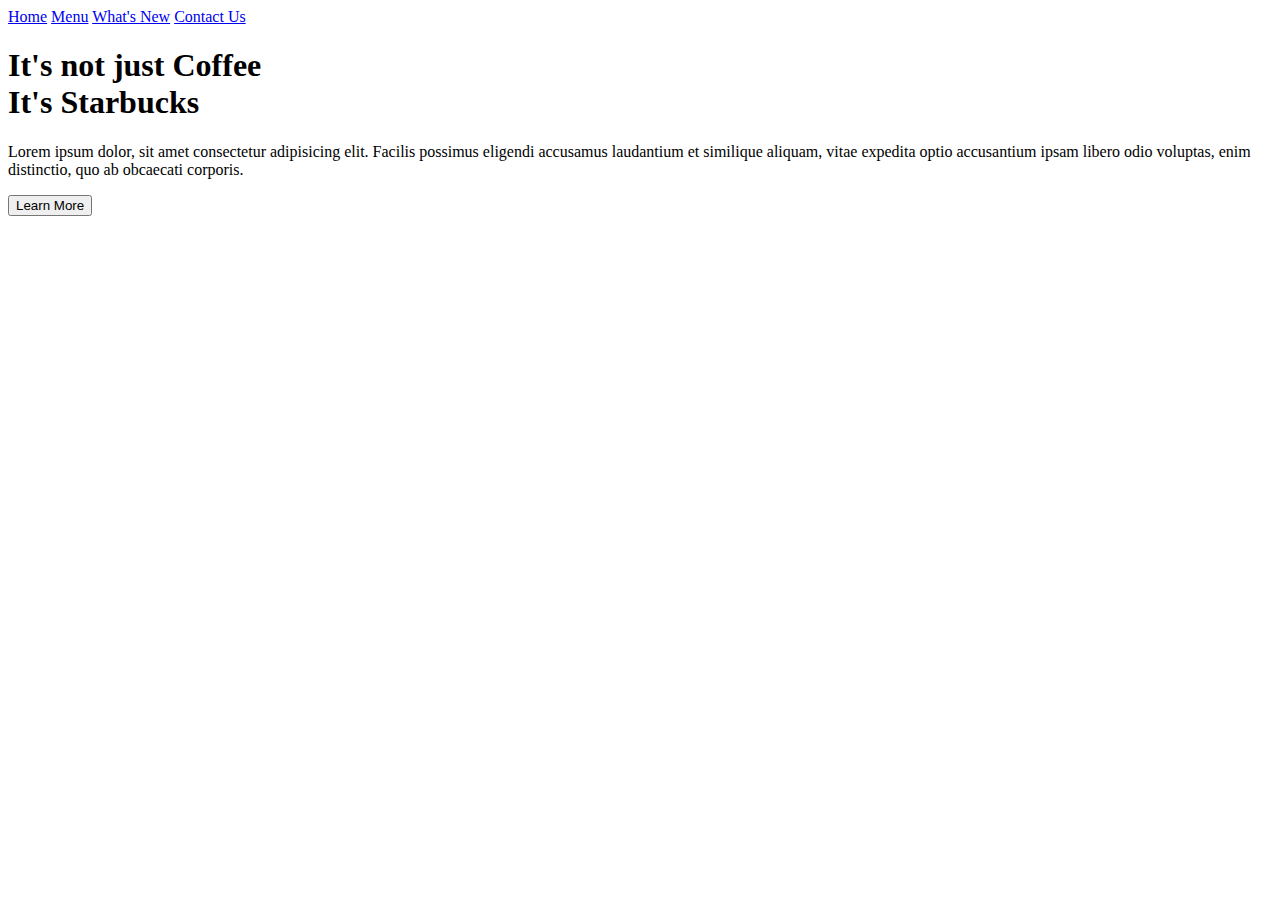
==== Starbucks/index.html @ aaa45beb "upload dos arquivos de imagem" ====
<!DOCTYPE html>
<html lang="en">
<head>
  <meta charset="UTF-8">
  <meta http-equiv="X-UA-Compatible" content="IE=edge">
  <meta name="viewport" content="width=device-width, initial-scale=1.0">
  <link rel="stylesheet" href="style.css">
  <title>Starbucks</title>
</head>
<body>
    <nav>
    <a href="#">Home</a>
    <a href="#">Menu</a>
    <a href="#">What's New</a>
    <a href="#">Contact Us</a>
    </nav>
  <main>
    <h1>It's not just Coffee
      <br>
      It's Starbucks
    </h1>
    <p>Lorem ipsum dolor, sit amet consectetur adipisicing elit. Facilis possimus eligendi accusamus laudantium et similique aliquam, vitae expedita optio accusantium ipsam libero odio voluptas, enim distinctio, quo ab obcaecati corporis.</p>
    <input type="button" value="Learn More">
  </main>
  <footer>

  </footer>
</body>
</html>
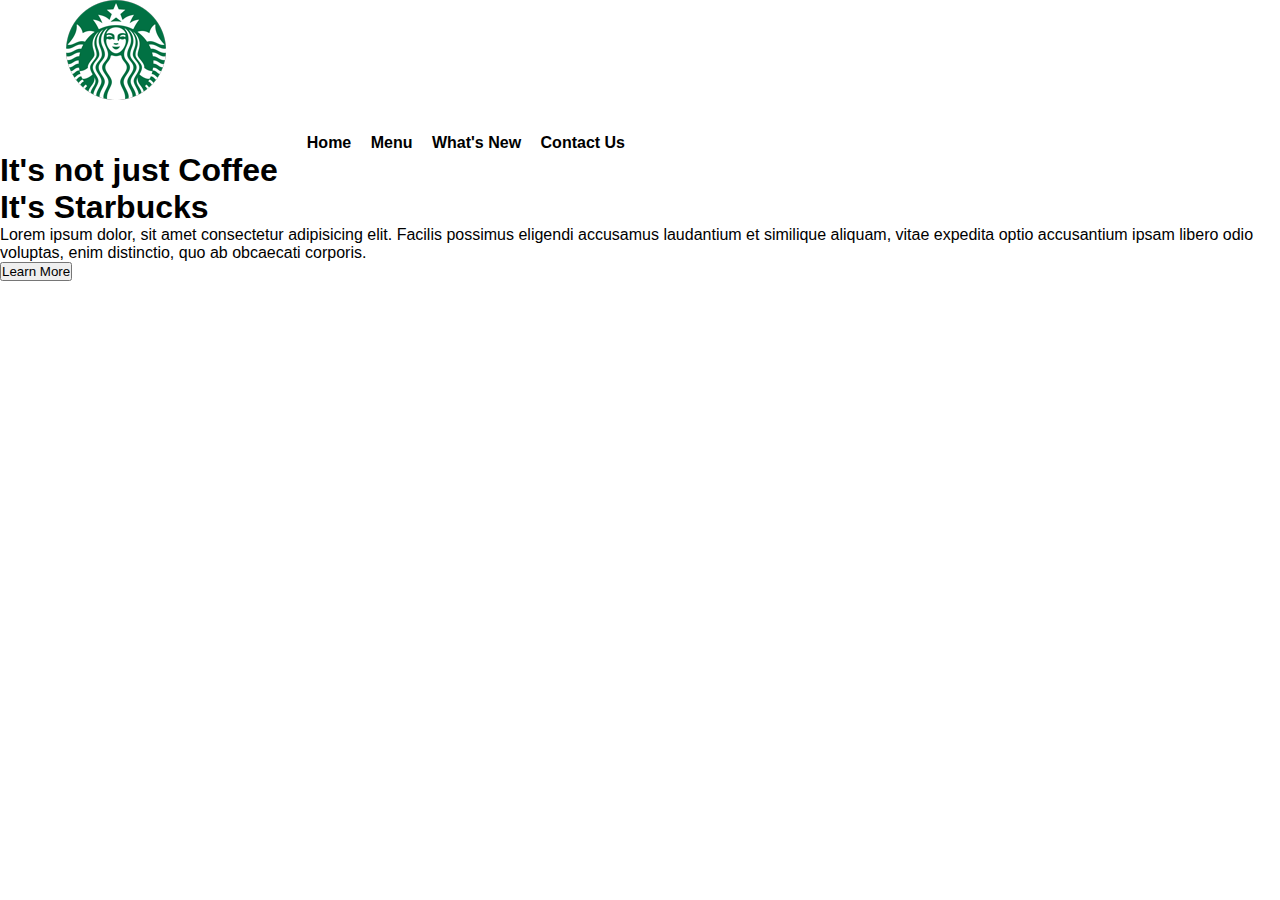
==== commit 4ee946b5: "ajustes de layout" ====
--- a/Starbucks/index.html
+++ b/Starbucks/index.html
@@ -8,7 +8,12 @@
   <title>Starbucks</title>
 </head>
 <body>
-    <nav>
+  <header>
+    <div class="center">
+      <div class="logo"><img src="assets/logo.png" alt="Starbucks Logo"></div>
+    </div>
+  </header>
+    <nav class="nav">
     <a href="#">Home</a>
     <a href="#">Menu</a>
     <a href="#">What's New</a>
--- a/Starbucks/style.css
+++ b/Starbucks/style.css
@@ -0,0 +1,32 @@
+/*RESET CSS */
+*{
+  padding: 0px;
+  margin: 0px;
+  box-sizing: border-box;
+  font-family: Verdana, Geneva, Tahoma, sans-serif;
+}
+
+.center{
+  display: flex;
+  flex-wrap: wrap;
+  max-width: 1200px;
+  margin: 0 auto;
+  padding: 0 2%;
+}
+
+.logo{
+  width: 50%;
+}
+
+.nav{
+  padding-top: 30px;
+  width: 50%;
+  text-align: right;
+}
+
+.nav a{
+  color: black;
+  text-decoration: none;
+  margin-right: 15px;
+  font-weight: bold;
+}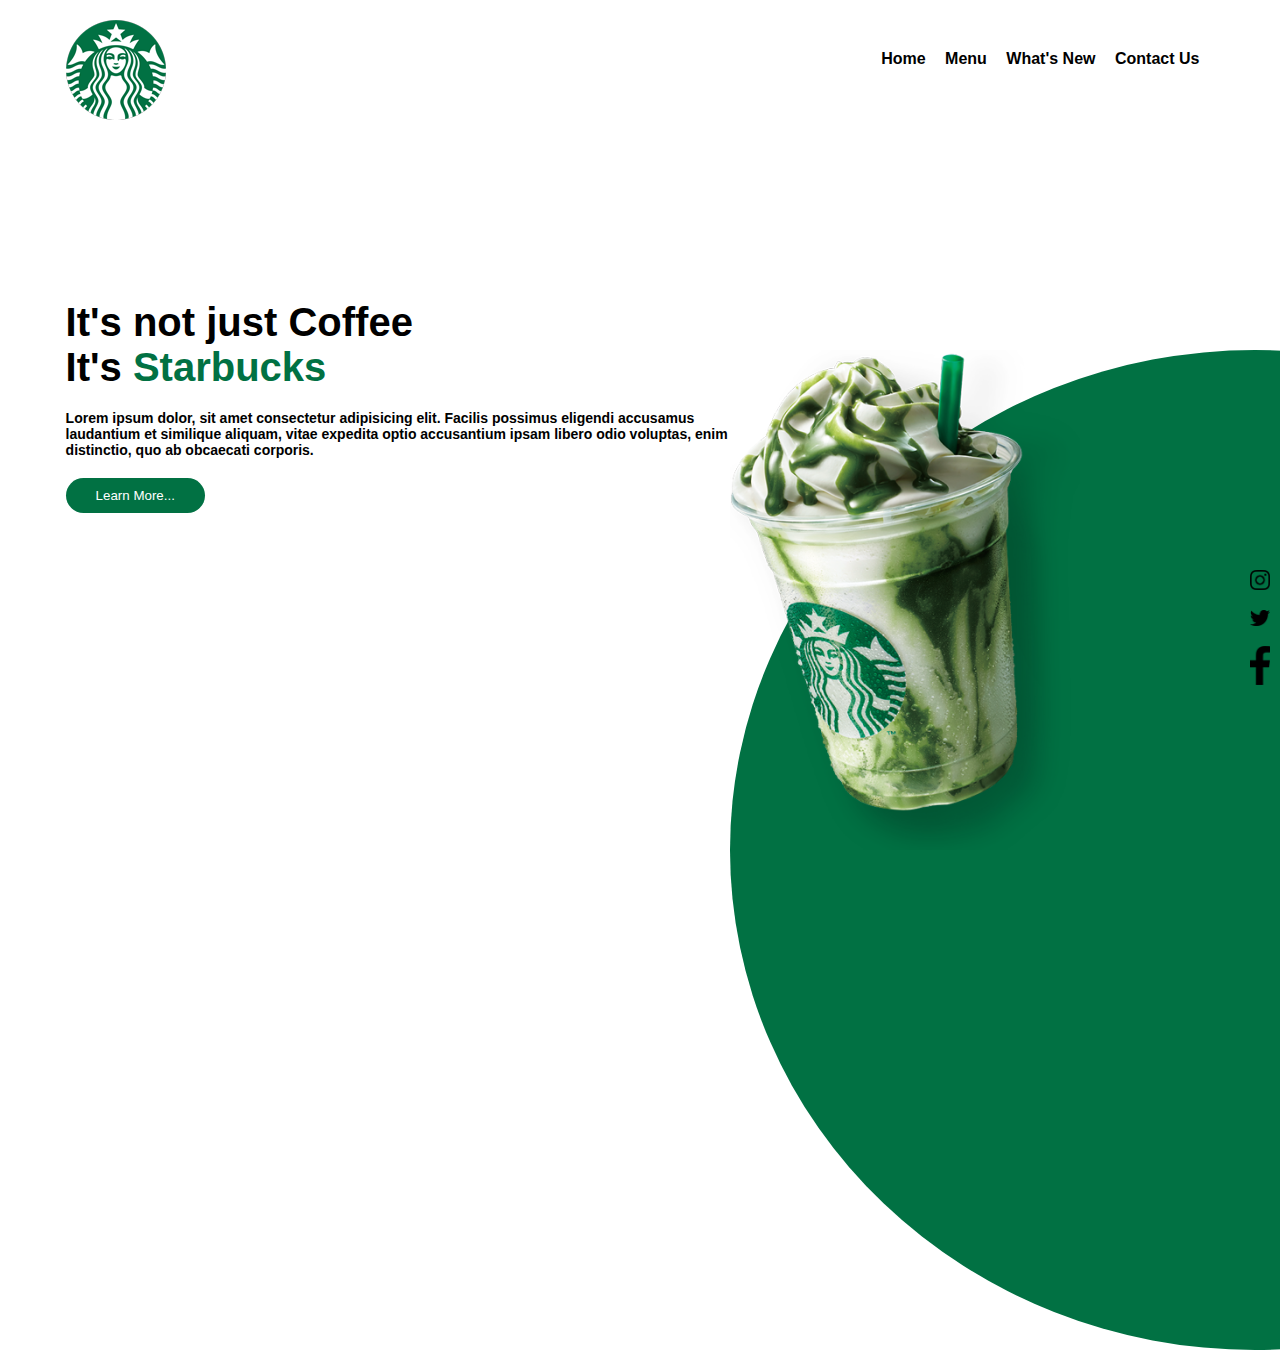
==== commit cb1cabe2: "almost finished" ====
--- a/Starbucks/index.html
+++ b/Starbucks/index.html
@@ -1,34 +1,55 @@
 <!DOCTYPE html>
 <html lang="en">
-<head>
-  <meta charset="UTF-8">
-  <meta http-equiv="X-UA-Compatible" content="IE=edge">
-  <meta name="viewport" content="width=device-width, initial-scale=1.0">
-  <link rel="stylesheet" href="style.css">
-  <title>Starbucks</title>
-</head>
-<body>
-  <header>
-    <div class="center">
-      <div class="logo"><img src="assets/logo.png" alt="Starbucks Logo"></div>
-    </div>
-  </header>
-    <nav class="nav">
-    <a href="#">Home</a>
-    <a href="#">Menu</a>
-    <a href="#">What's New</a>
-    <a href="#">Contact Us</a>
-    </nav>
-  <main>
-    <h1>It's not just Coffee
-      <br>
-      It's Starbucks
-    </h1>
-    <p>Lorem ipsum dolor, sit amet consectetur adipisicing elit. Facilis possimus eligendi accusamus laudantium et similique aliquam, vitae expedita optio accusantium ipsam libero odio voluptas, enim distinctio, quo ab obcaecati corporis.</p>
-    <input type="button" value="Learn More">
-  </main>
-  <footer>
+  <head>
+    <meta charset="UTF-8" />
+    <meta http-equiv="X-UA-Compatible" content="IE=edge" />
+    <meta name="viewport" content="width=device-width, initial-scale=1.0" />
+    <link rel="stylesheet" href="style.css" />
+    <title>Starbucks</title>
+  </head>
+  <body>
+    <header>
+      <div class="center">
+        <div class="logo">
+          <img src="assets/logo.png" alt="Starbucks Logo" />
+        </div>
+        <nav class="nav">
+          <a href="#">Home</a>
+          <a href="#">Menu</a>
+          <a href="#">What's New</a>
+          <a href="#">Contact Us</a>
+        </nav>
+      </div>
+    </header>
+    <main>
+      <section class="about">
+        <div class="extras">
+          <img id="copo-grande" src="assets/img1.png" alt="">
+          <div class="social-media">
+            <img src="assets/instagram.png" alt="">
+            <img src="assets/twitter.png" alt="">
+            <img src="assets/facebook.png" alt="">
+          </div>
+        </div>
 
-  </footer>
-</body>
-</html>+        <div class="center">
+          <div class="txt">
+            <h1>
+              It's not just Coffee
+              <br />
+              It's <span style="color: #017143">Starbucks</span>
+            </h1>
+            <p>
+              Lorem ipsum dolor, sit amet consectetur adipisicing elit. Facilis
+              possimus eligendi accusamus laudantium et similique aliquam, vitae
+              expedita optio accusantium ipsam libero odio voluptas, enim
+              distinctio, quo ab obcaecati corporis.
+            </p>
+            <input type="button" value="Learn More..." />
+          </div>
+        </div>
+      </section>
+    </main>
+    <footer></footer>
+  </body>
+</html>
--- a/Starbucks/style.css
+++ b/Starbucks/style.css
@@ -4,6 +4,21 @@
   margin: 0px;
   box-sizing: border-box;
   font-family: Verdana, Geneva, Tahoma, sans-serif;
+}
+
+:root{
+  --cor1: #017143;
+}
+
+html, body{
+  height: 100%;
+  overflow-y: hidden;
+  overflow-x: hidden;
+}
+
+header{
+  height: 200px;
+  padding: 20px 0;
 }
 
 .center{
@@ -29,4 +44,61 @@
   text-decoration: none;
   margin-right: 15px;
   font-weight: bold;
+}
+
+section .about{
+  height: calc(100%-200px);
+  position: relative;
+}
+
+.extras{
+  position: absolute;
+  bottom: -450px;
+  right: -500px;
+  width: 1050px;
+  height: 1000px;
+  border-radius: 50%;
+  background-color: var(--cor1);
+}
+
+#copo-grande{
+  height: 50%;
+  height: 500px;
+  width: 350px;
+}
+
+.social-media{
+  position: absolute;
+  right: 510px;
+  top: 200px;
+}
+
+.social-media img{
+  display: block;
+  margin: 20px 0;
+  width: 20px;
+}
+
+.txt{
+  margin-top: 100px;
+}
+
+.txt h1{
+  font-size: 40px;
+}
+
+.txt p{
+  margin: 20px 0;
+  max-width: 700px;
+  font-size: 14px;
+  font-weight: bold;
+}
+
+.txt input{
+  background-color: var(--cor1);
+  border-radius: 20px;
+  padding: 10px 30px;
+  border: none;
+  color: white;
+  cursor: pointer;
 }